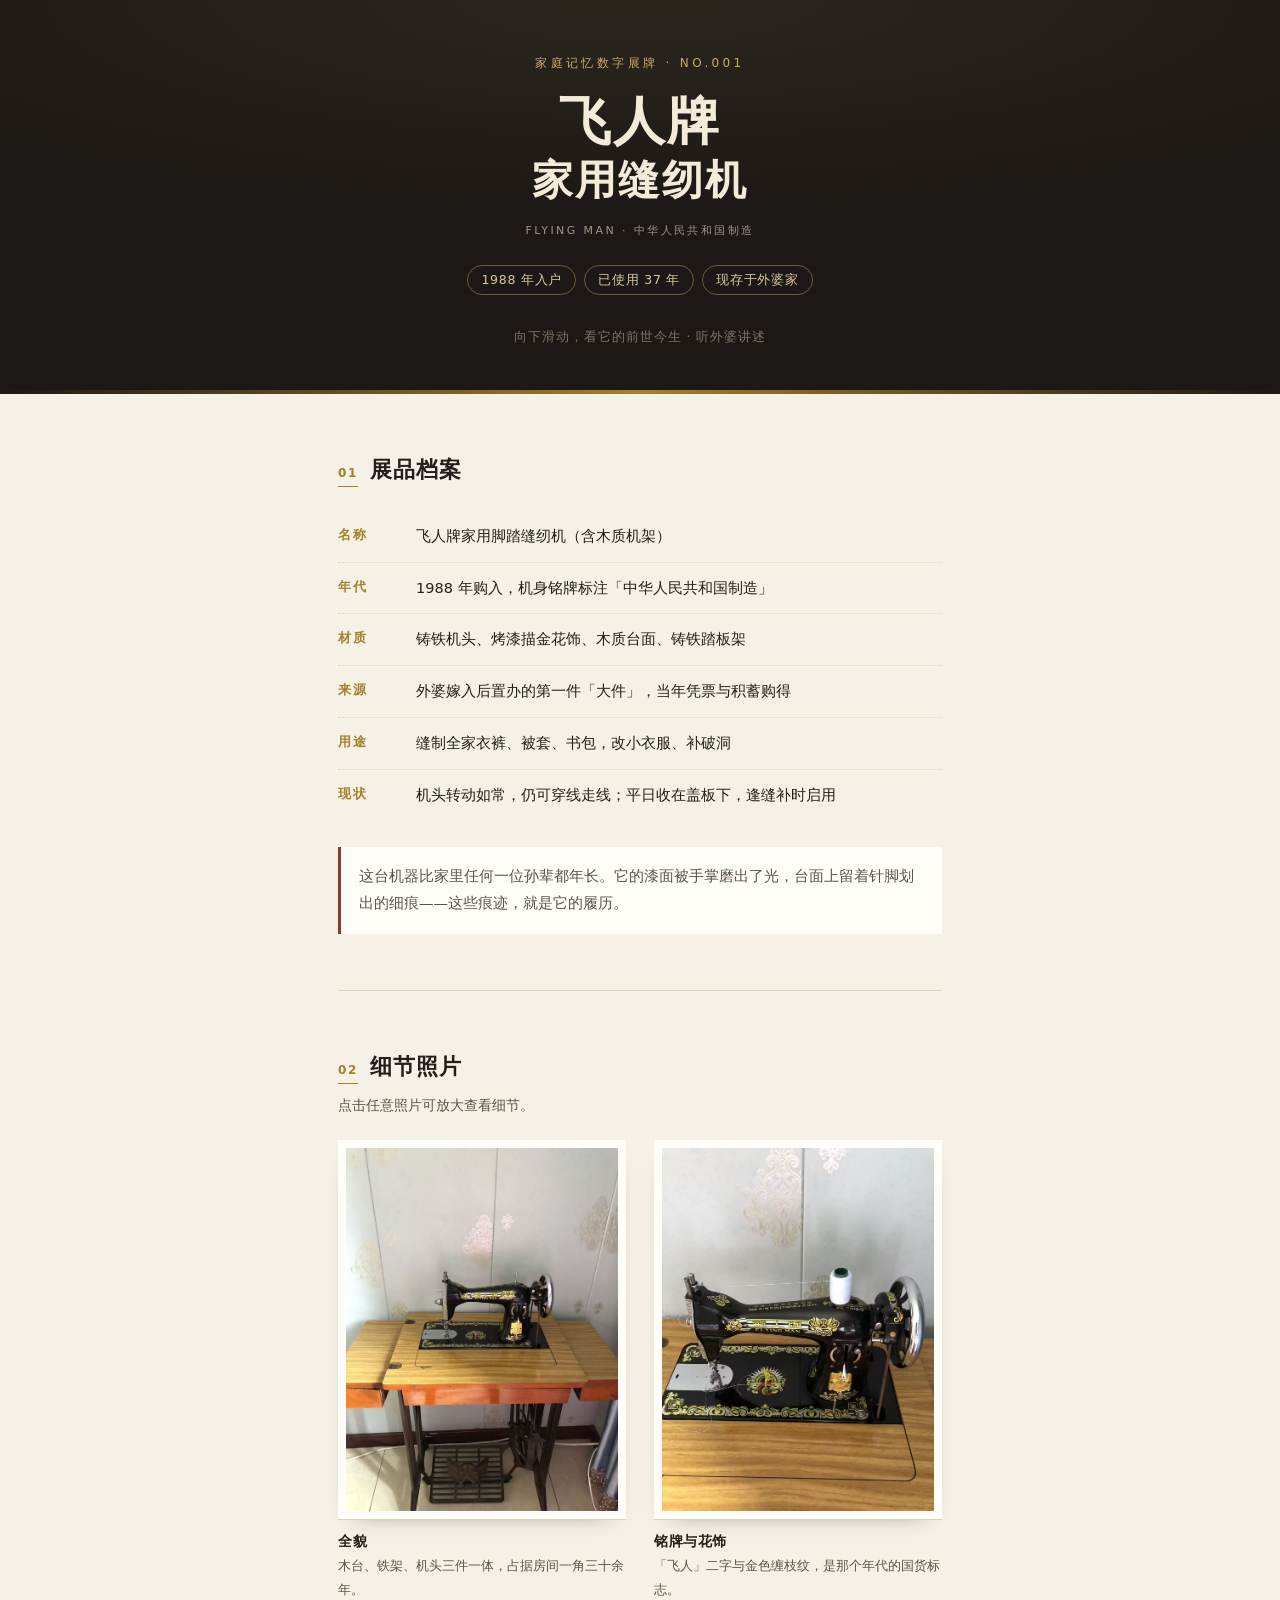
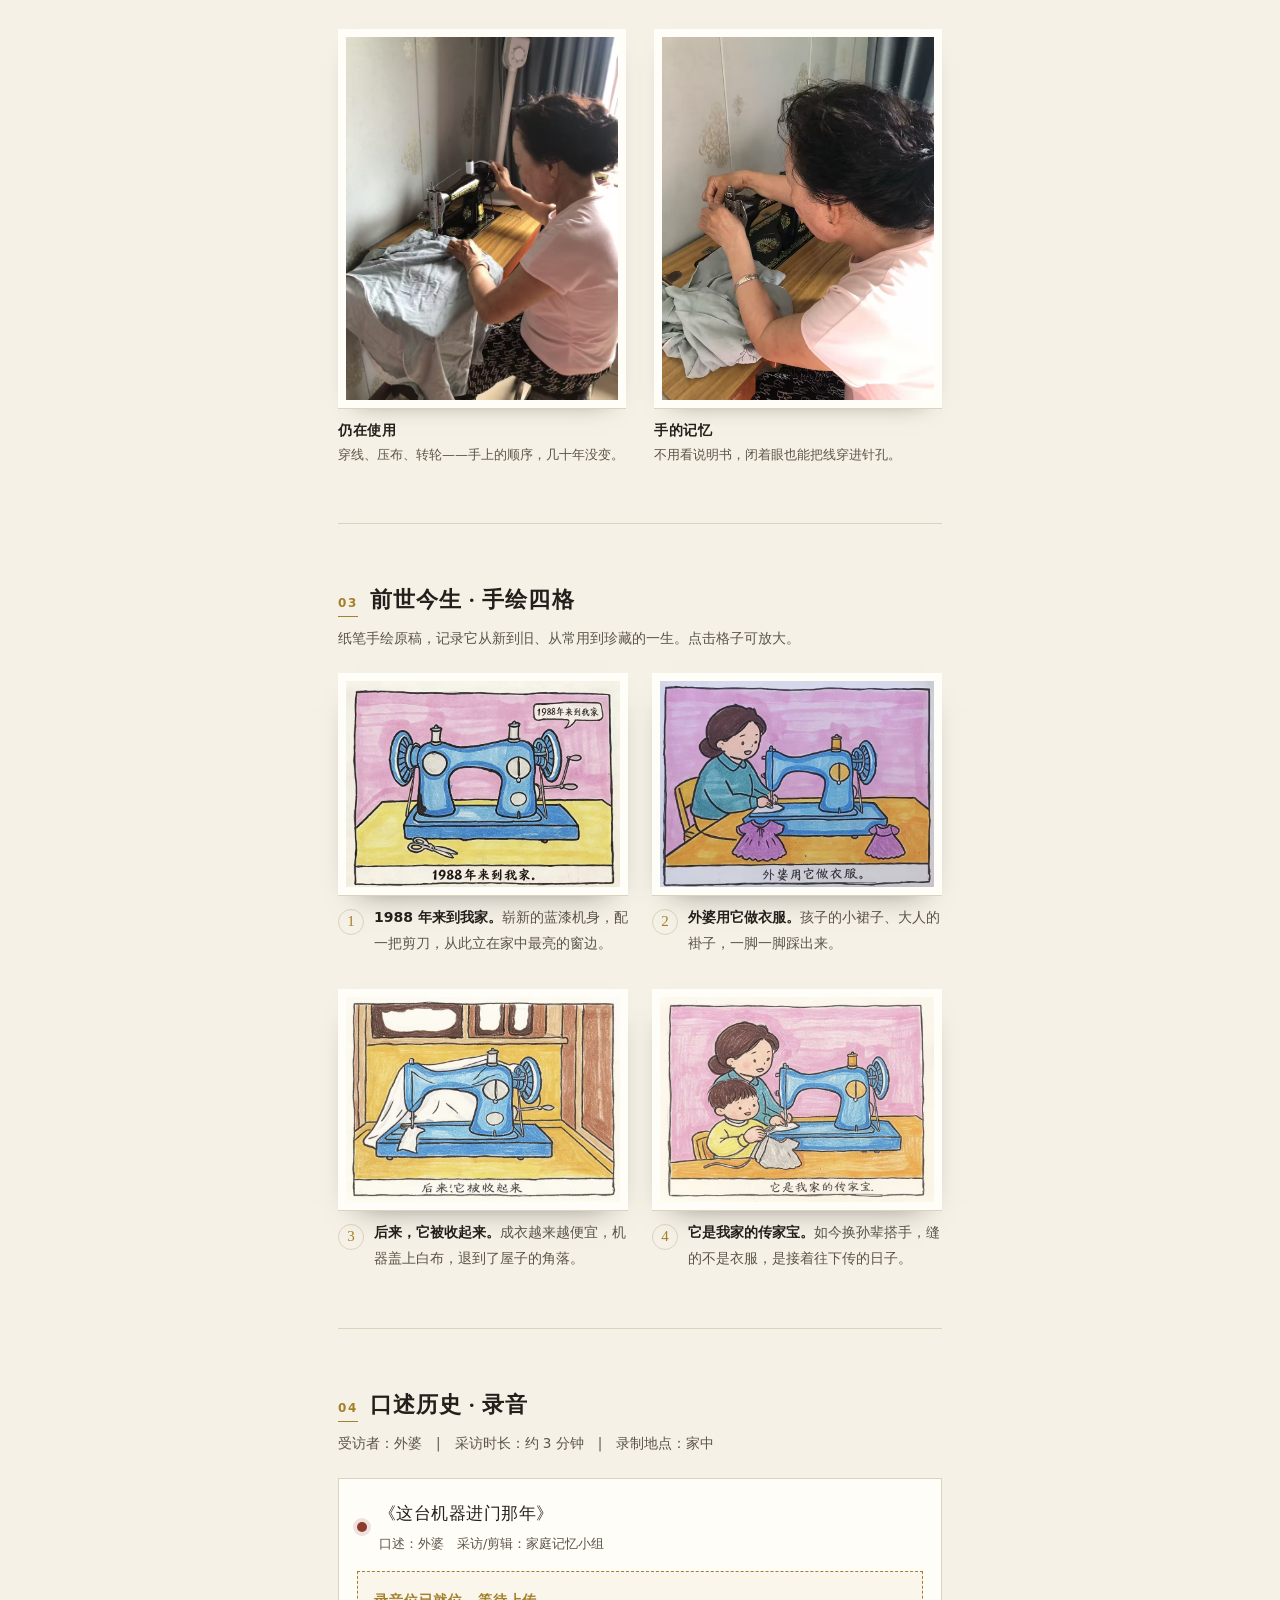
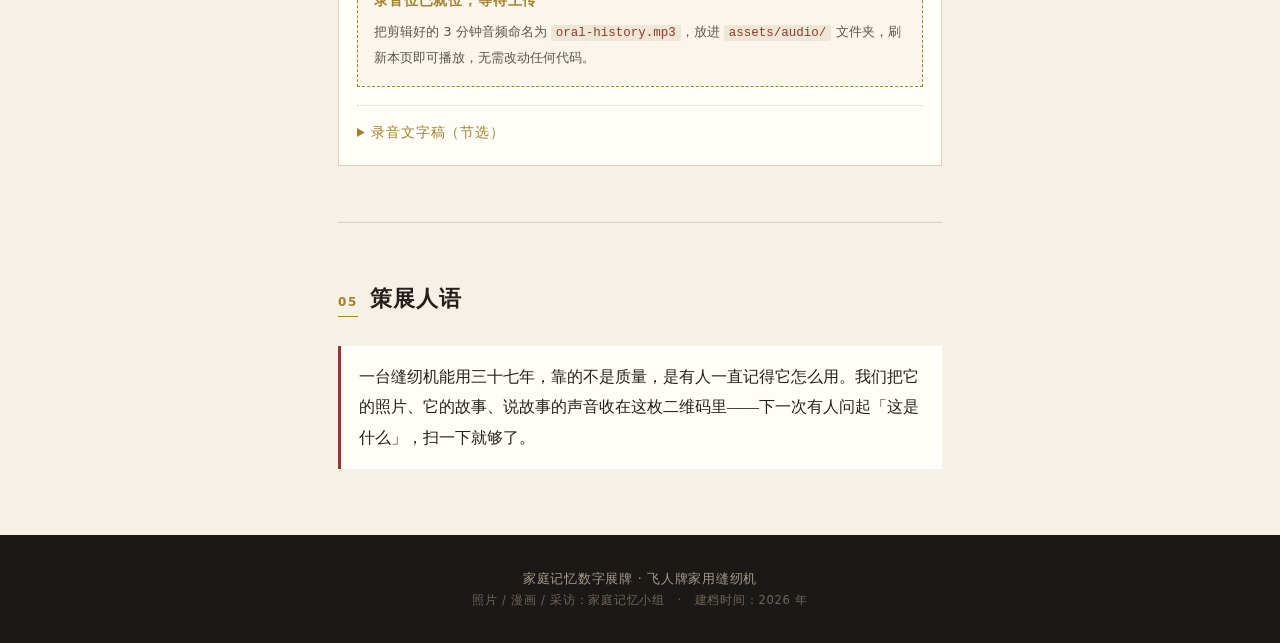
==== index.html @ a0e6e3a0 "Add files via upload" ====
<!DOCTYPE html>
<html lang="zh-CN">
<head>
<meta charset="UTF-8">
<meta name="viewport" content="width=device-width, initial-scale=1, viewport-fit=cover">
<title>飞人牌缝纫机 · 数字展牌</title>
<meta name="description" content="一台1988年来到我家的飞人牌缝纫机：细节照片、前世今生手绘漫画与外婆的口述历史。">
<meta name="theme-color" content="#1c1815">
<link rel="stylesheet" href="assets/css/style.css">
</head>
<body>

<header class="plate">
  <div class="plate-inner">
    <p class="plate-kicker">家庭记忆数字展牌 · No.001</p>
    <h1 class="plate-title">飞人牌<span>家用缝纫机</span></h1>
    <p class="plate-sub">FLYING MAN · 中华人民共和国制造</p>
    <ul class="plate-tags">
      <li>1988 年入户</li>
      <li>已使用 37 年</li>
      <li>现存于外婆家</li>
    </ul>
    <p class="plate-hint">向下滑动，看它的前世今生 · 听外婆讲述</p>
  </div>
</header>

<main>

  <!-- 展品信息 -->
  <section class="sec" id="info">
    <h2 class="sec-title"><span class="num">01</span>展品档案</h2>
    <dl class="specs">
      <div><dt>名称</dt><dd>飞人牌家用脚踏缝纫机（含木质机架）</dd></div>
      <div><dt>年代</dt><dd>1988 年购入，机身铭牌标注「中华人民共和国制造」</dd></div>
      <div><dt>材质</dt><dd>铸铁机头、烤漆描金花饰、木质台面、铸铁踏板架</dd></div>
      <div><dt>来源</dt><dd>外婆嫁入后置办的第一件「大件」，当年凭票与积蓄购得</dd></div>
      <div><dt>用途</dt><dd>缝制全家衣裤、被套、书包，改小衣服、补破洞</dd></div>
      <div><dt>现状</dt><dd>机头转动如常，仍可穿线走线；平日收在盖板下，逢缝补时启用</dd></div>
    </dl>
    <p class="note">这台机器比家里任何一位孙辈都年长。它的漆面被手掌磨出了光，台面上留着针脚划出的细痕——这些痕迹，就是它的履历。</p>
  </section>

  <!-- 细节照片 -->
  <section class="sec" id="photos">
    <h2 class="sec-title"><span class="num">02</span>细节照片</h2>
    <p class="sec-lead">点击任意照片可放大查看细节。</p>
    <div class="gallery">
      <figure class="shot">
        <button class="shot-btn" data-src="assets/img/machine-full.jpg" data-cap="全貌：机头、木质台面与铸铁踏板架，一体的老式家用缝纫机。">
          <img src="assets/img/machine-full.jpg" alt="缝纫机全貌，含木质台面与铸铁踏板架" loading="lazy">
        </button>
        <figcaption><b>全貌</b>木台、铁架、机头三件一体，占据房间一角三十余年。</figcaption>
      </figure>
      <figure class="shot">
        <button class="shot-btn" data-src="assets/img/machine-head.jpg" data-cap="铭牌特写：FLYING MAN 飞人牌，MADE IN THE PEOPLE'S REPUBLIC OF CHINA。">
          <img src="assets/img/machine-head.jpg" alt="机头特写，可见飞人牌 FLYING MAN 铭牌与描金花饰" loading="lazy">
        </button>
        <figcaption><b>铭牌与花饰</b>「飞人」二字与金色缠枝纹，是那个年代的国货标志。</figcaption>
      </figure>
      <figure class="shot">
        <button class="shot-btn" data-src="assets/img/grandma-sewing-1.jpg" data-cap="外婆坐在机前，右手转动手轮，左手压住布料。">
          <img src="assets/img/grandma-sewing-1.jpg" alt="外婆坐在缝纫机前操作" loading="lazy">
        </button>
        <figcaption><b>仍在使用</b>穿线、压布、转轮——手上的顺序，几十年没变。</figcaption>
      </figure>
      <figure class="shot">
        <button class="shot-btn" data-src="assets/img/grandma-sewing-2.jpg" data-cap="手部特写：外婆调整压脚与针位，指节与银镯一同入镜。">
          <img src="assets/img/grandma-sewing-2.jpg" alt="外婆的手在调整缝纫机压脚" loading="lazy">
        </button>
        <figcaption><b>手的记忆</b>不用看说明书，闭着眼也能把线穿进针孔。</figcaption>
      </figure>
    </div>
  </section>

  <!-- 漫画 -->
  <section class="sec" id="comic">
    <h2 class="sec-title"><span class="num">03</span>前世今生 · 手绘四格</h2>
    <p class="sec-lead">纸笔手绘原稿，记录它从新到旧、从常用到珍藏的一生。点击格子可放大。</p>
    <ol class="comic-strip">
      <li>
        <button class="comic-btn" data-src="assets/img/comic-1.jpg" data-cap="第一格：1988 年来到我家。">
          <img src="assets/img/comic-1.jpg" alt="漫画第一格：一台蓝漆缝纫机旁放着剪刀，文字写着 1988年来到我家" loading="lazy">
        </button>
        <p class="comic-cap"><span class="p-no">1</span><span><b>1988 年来到我家。</b>崭新的蓝漆机身，配一把剪刀，从此立在家中最亮的窗边。</span></p>
      </li>
      <li>
        <button class="comic-btn" data-src="assets/img/comic-2.jpg" data-cap="第二格：外婆用它做衣服。">
          <img src="assets/img/comic-2.jpg" alt="漫画第二格：外婆坐在缝纫机前缝制紫色小衣" loading="lazy">
        </button>
        <p class="comic-cap"><span class="p-no">2</span><span><b>外婆用它做衣服。</b>孩子的小裙子、大人的褂子，一脚一脚踩出来。</span></p>
      </li>
      <li>
        <button class="comic-btn" data-src="assets/img/comic-3.jpg" data-cap="第三格：后来，它被收起来。">
          <img src="assets/img/comic-3.jpg" alt="漫画第三格：缝纫机盖上白布，收在角落" loading="lazy">
        </button>
        <p class="comic-cap"><span class="p-no">3</span><span><b>后来，它被收起来。</b>成衣越来越便宜，机器盖上白布，退到了屋子的角落。</span></p>
      </li>
      <li>
        <button class="comic-btn" data-src="assets/img/comic-4.jpg" data-cap="第四格：它是我家的传家宝。">
          <img src="assets/img/comic-4.jpg" alt="漫画第四格：长辈与孩子一同看缝纫机，文字写着它是我家的传家宝" loading="lazy">
        </button>
        <p class="comic-cap"><span class="p-no">4</span><span><b>它是我家的传家宝。</b>如今换孙辈搭手，缝的不是衣服，是接着往下传的日子。</span></p>
      </li>
    </ol>
  </section>

  <!-- 口述历史录音 -->
  <section class="sec" id="oral">
    <h2 class="sec-title"><span class="num">04</span>口述历史 · 录音</h2>
    <p class="sec-lead">受访者：外婆　|　采访时长：约 3 分钟　|　录制地点：家中</p>

    <div class="player" id="player">
      <div class="player-top">
        <span class="rec-dot" aria-hidden="true"></span>
        <div>
          <p class="player-title">《这台机器进门那年》</p>
          <p class="player-meta">口述：外婆　采访/剪辑：家庭记忆小组</p>
        </div>
      </div>

      <audio id="oralAudio" controls preload="metadata">
        <source src="assets/audio/oral-history.mp3" type="audio/mpeg">
        <source src="assets/audio/oral-history.m4a" type="audio/mp4">
        您的浏览器不支持音频播放，请<a href="assets/audio/oral-history.mp3">下载录音</a>。
      </audio>

      <!-- 录音未上传时显示 -->
      <div class="audio-missing" id="audioMissing" hidden>
        <p class="am-title">录音位已就位，等待上传</p>
        <p class="am-desc">把剪辑好的 3 分钟音频命名为 <code>oral-history.mp3</code>，放进 <code>assets/audio/</code> 文件夹，刷新本页即可播放，无需改动任何代码。</p>
      </div>

      <details class="transcript">
        <summary>录音文字稿（节选）</summary>
        <div class="tr-body">
          <p><b>问：</b>这台缝纫机是哪一年买的？</p>
          <p><b>答：</b>（待填写：录音整理后贴入此处）</p>
          <p><b>问：</b>当时为什么要买它？</p>
          <p><b>答：</b>（待填写）</p>
          <p><b>问：</b>用它做过印象最深的一件衣服是什么？</p>
          <p><b>答：</b>（待填写）</p>
          <p><b>问：</b>后来为什么不常用了？</p>
          <p><b>答：</b>（待填写）</p>
          <p><b>问：</b>想对后人说一句什么话？</p>
          <p><b>答：</b>（待填写）</p>
        </div>
      </details>
    </div>
  </section>

  <!-- 结语 -->
  <section class="sec" id="end">
    <h2 class="sec-title"><span class="num">05</span>策展人语</h2>
    <p class="note big">一台缝纫机能用三十七年，靠的不是质量，是有人一直记得它怎么用。我们把它的照片、它的故事、说故事的声音收在这枚二维码里——下一次有人问起「这是什么」，扫一下就够了。</p>
  </section>

</main>

<footer class="foot">
  <p>家庭记忆数字展牌 · 飞人牌家用缝纫机</p>
  <p class="foot-dim">照片 / 漫画 / 采访：家庭记忆小组　·　建档时间：2026 年</p>
</footer>

<!-- 图片放大层 -->
<div class="lightbox" id="lightbox" hidden>
  <button class="lb-close" id="lbClose" aria-label="关闭">✕</button>
  <img id="lbImg" src="" alt="">
  <p class="lb-cap" id="lbCap"></p>
</div>

<script src="assets/js/main.js"></script>
</body>
</html>
---- assets/css/style.css ----
:root{
  --paper:#f6f1e6;
  --paper-2:#fffdf8;
  --ink:#241f1b;
  --ink-2:#5c5348;
  --gold:#a4802a;
  --red:#8c3b2e;
  --line:#ddd2bd;
  --dark:#1c1815;
  --serif:"Songti SC","Source Han Serif SC","Noto Serif SC",Georgia,"STSong",serif;
  --sans:-apple-system,"PingFang SC","Microsoft YaHei",system-ui,sans-serif;
}

*{box-sizing:border-box}
html{-webkit-text-size-adjust:100%}
body{
  margin:0;
  background:var(--paper);
  color:var(--ink);
  font-family:var(--sans);
  font-size:16px;
  line-height:1.85;
  -webkit-font-smoothing:antialiased;
}
img{display:block;max-width:100%}

/* ---------- 顶部展牌 ---------- */
.plate{
  background:
    radial-gradient(120% 90% at 50% 0%,#2d261f 0%,var(--dark) 60%),
    var(--dark);
  color:#f3ead8;
  padding:calc(52px + env(safe-area-inset-top)) 22px 46px;
  text-align:center;
  position:relative;
  overflow:hidden;
}
.plate::after{
  content:"";
  position:absolute;left:0;right:0;bottom:0;height:4px;
  background:linear-gradient(90deg,transparent,var(--gold),transparent);
}
.plate-inner{max-width:640px;margin:0 auto;position:relative;z-index:1}
.plate-kicker{
  margin:0 0 18px;font-size:12px;letter-spacing:.28em;
  color:#c9ab63;text-transform:uppercase;
}
.plate-title{
  font-family:var(--serif);
  margin:0;font-size:clamp(34px,10vw,52px);
  line-height:1.15;font-weight:600;letter-spacing:.04em;
}
.plate-title span{display:block;font-size:.78em;margin-top:6px}
.plate-sub{
  margin:16px 0 0;font-size:11px;letter-spacing:.22em;color:#a09484;
}
.plate-tags{
  list-style:none;display:flex;flex-wrap:wrap;justify-content:center;
  gap:8px;padding:0;margin:24px 0 0;
}
.plate-tags li{
  font-size:12.5px;letter-spacing:.06em;
  border:1px solid rgba(201,171,99,.45);
  color:#d8c7a2;border-radius:999px;padding:4px 13px;line-height:1.6;
}
.plate-hint{
  margin:30px 0 0;font-size:12.5px;color:#7d7367;letter-spacing:.08em;
}

/* ---------- 区块 ---------- */
main{max-width:660px;margin:0 auto;padding:0 20px}
.sec{padding:44px 0;border-bottom:1px solid var(--line)}
.sec:last-child{border-bottom:0}
.sec-title{
  font-family:var(--serif);
  font-size:22px;font-weight:600;letter-spacing:.05em;
  margin:0 0 6px;display:flex;align-items:baseline;gap:12px;
}
.sec-title .num{
  font-family:var(--sans);font-size:12px;font-weight:700;
  letter-spacing:.14em;color:var(--gold);
  border-bottom:1px solid var(--gold);padding-bottom:2px;
}
.sec-lead{margin:4px 0 22px;font-size:13.5px;color:var(--ink-2)}

/* ---------- 档案表 ---------- */
.specs{margin:20px 0 0;padding:0}
.specs>div{
  display:grid;grid-template-columns:64px 1fr;gap:14px;
  padding:12px 0;border-top:1px dotted var(--line);
}
.specs>div:first-child{border-top:0}
.specs dt{
  margin:0;font-size:13px;color:var(--gold);
  letter-spacing:.14em;font-weight:600;
}
.specs dd{margin:0;font-size:14.5px;color:var(--ink)}

.note{
  margin:26px 0 0;padding:16px 18px;
  background:var(--paper-2);border-left:3px solid var(--red);
  font-size:14.5px;color:var(--ink-2);line-height:1.9;
}
.note.big{font-family:var(--serif);font-size:16px;color:var(--ink)}

/* ---------- 照片 ---------- */
.gallery{display:grid;gap:26px}
.shot{margin:0}
.shot-btn{
  display:block;width:100%;padding:8px;border:0;cursor:zoom-in;
  background:var(--paper-2);
  box-shadow:0 1px 0 var(--line),0 10px 24px -18px rgba(0,0,0,.5);
}
.shot-btn img{width:100%;height:auto}
.shot figcaption{
  margin-top:10px;font-size:13px;color:var(--ink-2);line-height:1.8;
}
.shot figcaption b{
  display:block;color:var(--ink);font-size:13.5px;
  letter-spacing:.04em;margin-bottom:1px;
}

/* ---------- 漫画 ---------- */
.comic-strip{
  list-style:none;margin:0;padding:0;
  display:grid;gap:28px;
}
.comic-strip li{margin:0}
.comic-btn{
  display:block;width:100%;padding:8px;border:0;cursor:zoom-in;
  background:var(--paper-2);position:relative;
  box-shadow:0 1px 0 var(--line),0 14px 30px -20px rgba(0,0,0,.55);
}
.comic-btn img{width:100%;height:auto}
.comic-cap{
  margin:10px 0 0;font-size:14px;color:var(--ink-2);line-height:1.85;
  display:grid;grid-template-columns:26px 1fr;gap:10px;align-items:start;
}
.comic-cap b{color:var(--ink);font-weight:600}
.p-no{
  font-family:var(--serif);font-size:15px;color:var(--gold);
  border:1px solid var(--line);border-radius:50%;
  width:26px;height:26px;display:grid;place-items:center;
  line-height:1;margin-top:4px;
}

/* ---------- 音频 ---------- */
.player{
  background:var(--paper-2);border:1px solid var(--line);
  padding:20px 18px;
}
.player-top{display:flex;align-items:center;gap:12px;margin-bottom:16px}
.rec-dot{
  width:10px;height:10px;border-radius:50%;background:var(--red);
  flex:none;box-shadow:0 0 0 4px rgba(140,59,46,.14);
  animation:pulse 2.2s ease-in-out infinite;
}
@keyframes pulse{50%{box-shadow:0 0 0 8px rgba(140,59,46,.05)}}
.player-title{
  margin:0;font-family:var(--serif);font-size:16.5px;letter-spacing:.03em;
}
.player-meta{margin:2px 0 0;font-size:12.5px;color:var(--ink-2)}
#oralAudio{width:100%;height:40px}

.audio-missing{
  border:1px dashed var(--gold);background:rgba(164,128,42,.06);
  padding:16px;margin-top:4px;
}
.am-title{
  margin:0 0 6px;font-size:14px;font-weight:600;color:var(--gold);
  letter-spacing:.06em;
}
.am-desc{margin:0;font-size:13px;color:var(--ink-2);line-height:1.9}
.am-desc code{
  font-family:ui-monospace,SFMono-Regular,Menlo,monospace;font-size:12.5px;
  background:#efe7d6;padding:1px 5px;border-radius:2px;color:var(--red);
}

.transcript{margin-top:18px;border-top:1px dotted var(--line);padding-top:14px}
.transcript summary{
  cursor:pointer;font-size:13.5px;color:var(--gold);letter-spacing:.06em;
}
.tr-body{margin-top:12px;font-size:13.5px;color:var(--ink-2)}
.tr-body p{margin:0 0 8px}
.tr-body b{color:var(--ink)}

/* ---------- 页脚 ---------- */
.foot{
  margin-top:10px;background:var(--dark);color:#a49a8c;
  text-align:center;padding:32px 20px calc(32px + env(safe-area-inset-bottom));
  font-size:12.5px;letter-spacing:.06em;
}
.foot p{margin:0}
.foot-dim{margin-top:6px;color:#6f665b;font-size:11.5px}

/* ---------- 放大层 ---------- */
.lightbox{
  position:fixed;inset:0;z-index:50;
  background:rgba(16,13,11,.94);
  display:flex;flex-direction:column;align-items:center;justify-content:center;
  padding:24px 14px;gap:14px;
}
.lightbox[hidden]{display:none}
.lightbox img{
  max-width:100%;max-height:78vh;object-fit:contain;
  box-shadow:0 20px 60px -20px rgba(0,0,0,.8);
}
.lb-cap{
  margin:0;color:#cdbfa6;font-size:12.5px;text-align:center;
  max-width:520px;line-height:1.8;
}
.lb-close{
  position:absolute;top:calc(14px + env(safe-area-inset-top));right:14px;
  width:40px;height:40px;border:0;border-radius:50%;
  background:rgba(255,255,255,.12);color:#f2e8d6;font-size:16px;cursor:pointer;
}

/* ---------- 入场动画 ---------- */
.sec{opacity:0;transform:translateY(14px);transition:opacity .7s,transform .7s}
.sec.in{opacity:1;transform:none}
@media (prefers-reduced-motion:reduce){
  .sec{opacity:1;transform:none;transition:none}
  .rec-dot{animation:none}
}

/* ---------- 宽屏 ---------- */
@media (min-width:720px){
  .gallery{grid-template-columns:1fr 1fr;gap:28px}
  .comic-strip{grid-template-columns:1fr 1fr;gap:32px 24px}
  .sec{padding:56px 0}
  main{padding:0 28px}
}
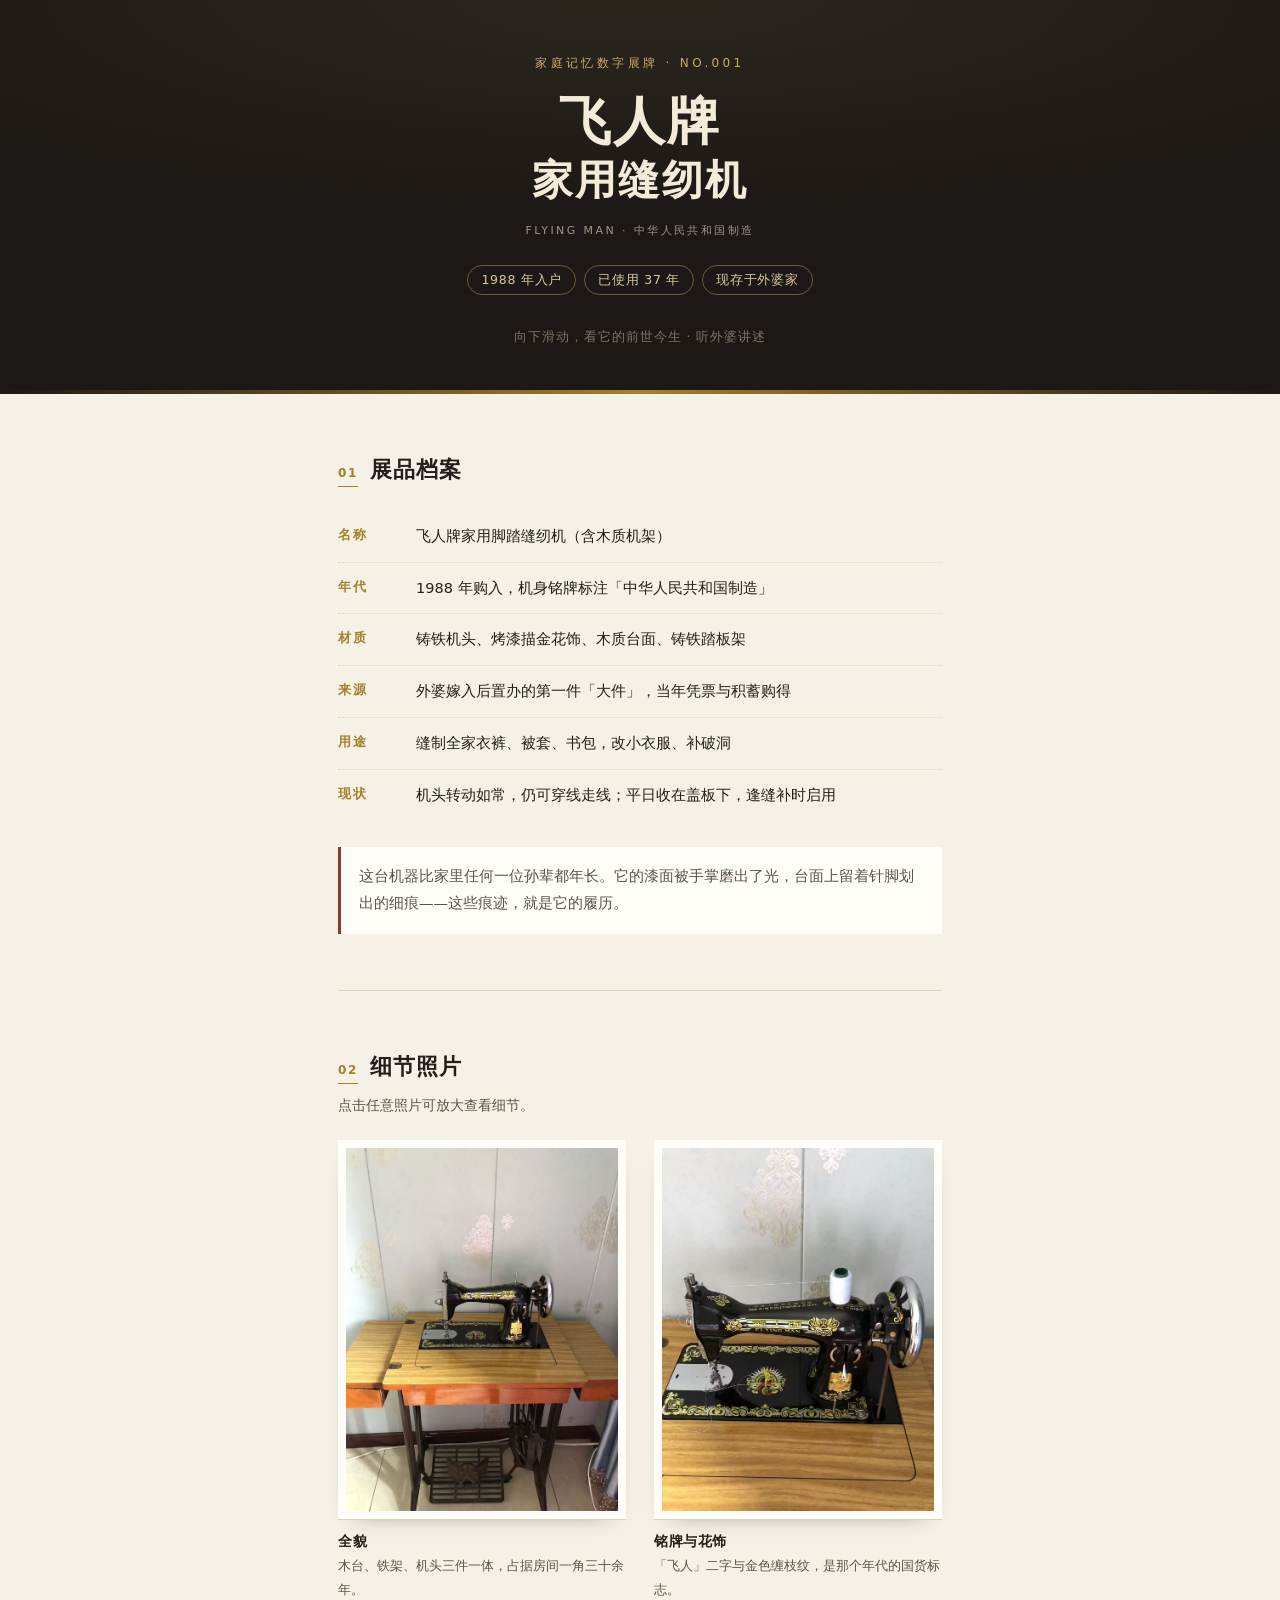
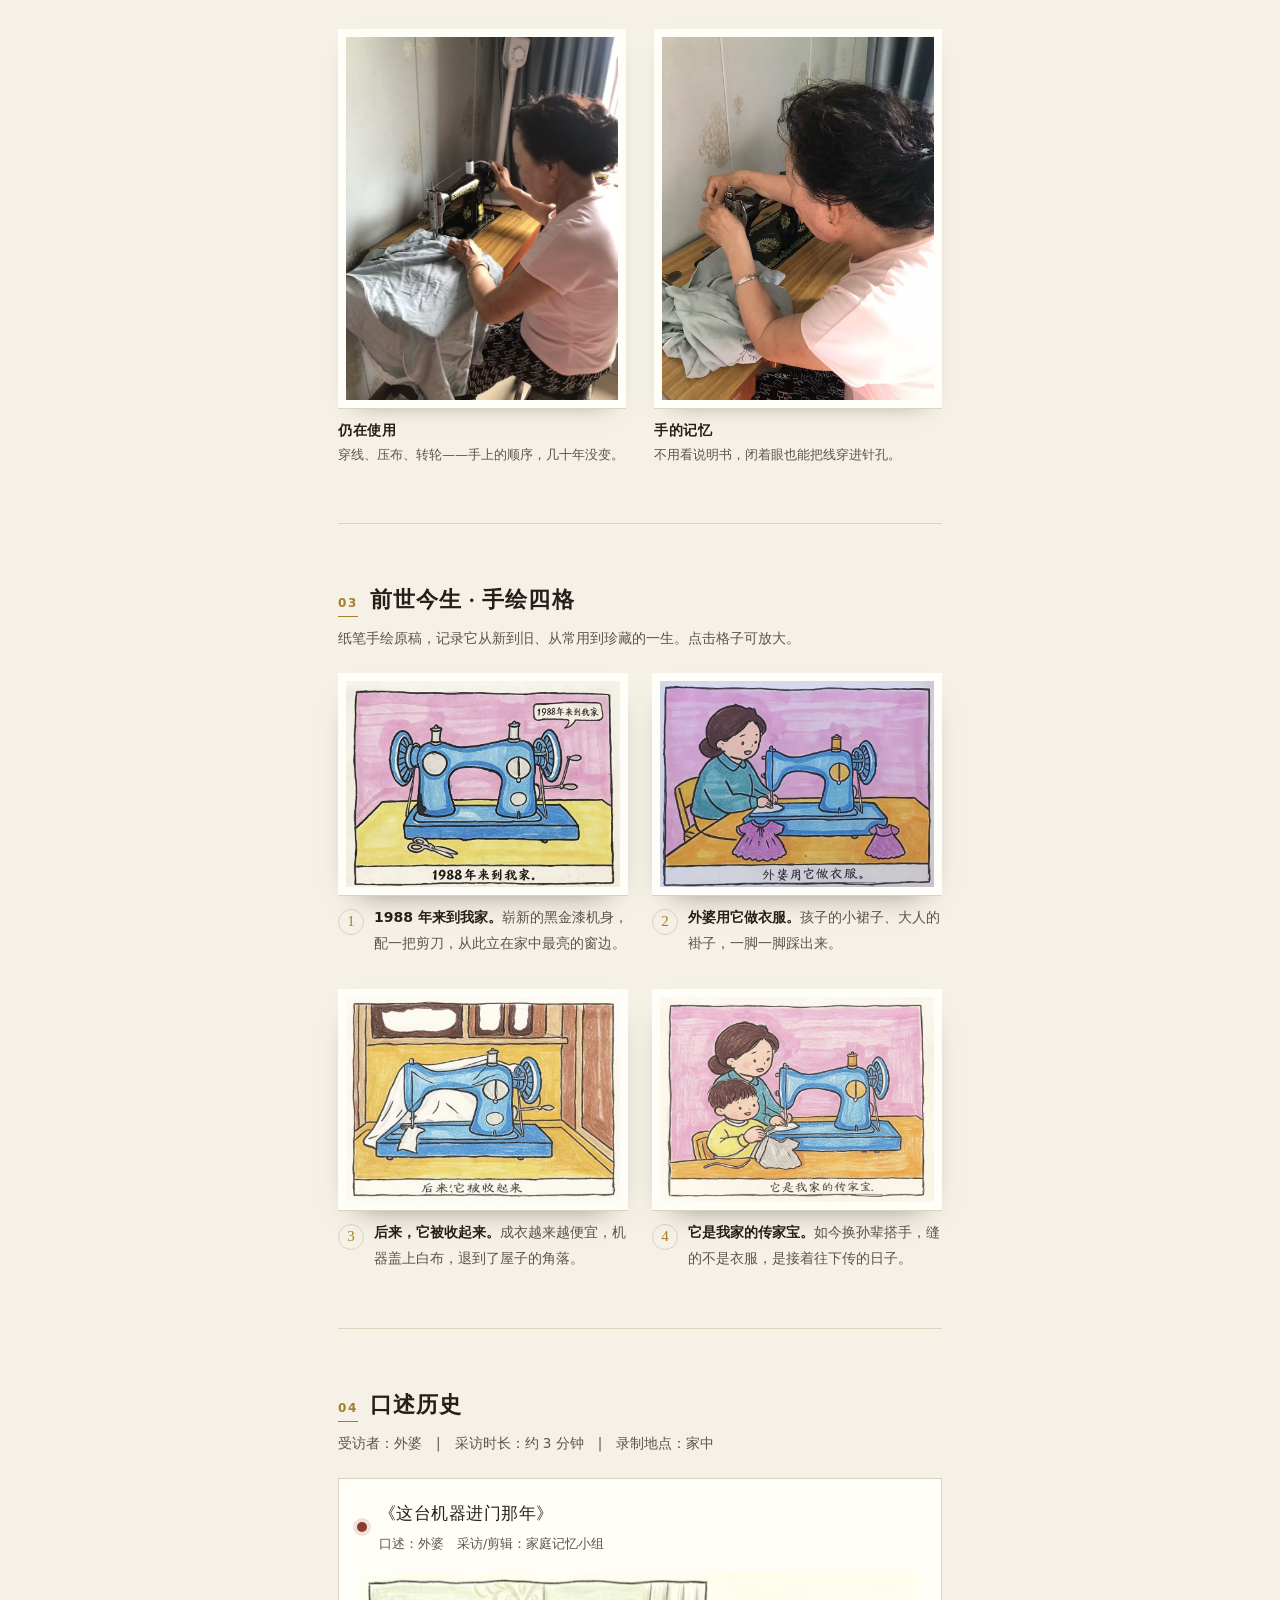
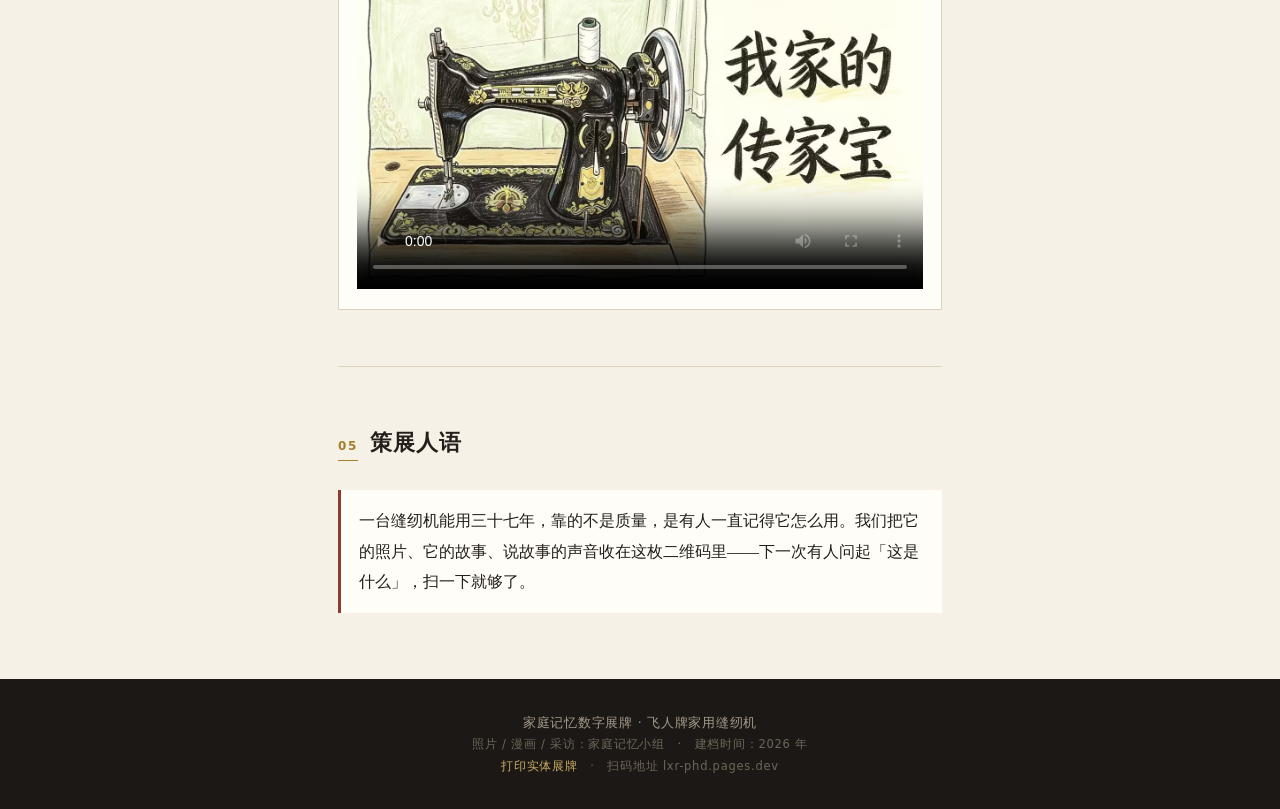
==== commit bb6dd4c0: "Add files via upload" ====
--- a/index.html
+++ b/index.html
@@ -6,6 +6,25 @@
 <title>飞人牌缝纫机 · 数字展牌</title>
 <meta name="description" content="一台1988年来到我家的飞人牌缝纫机：细节照片、前世今生手绘漫画与外婆的口述历史。">
 <meta name="theme-color" content="#1c1815">
+<link rel="canonical" href="https://lxr-phd.pages.dev/">
+<meta property="og:type" content="website">
+<meta property="og:locale" content="zh_CN">
+<meta property="og:site_name" content="家庭记忆数字展牌">
+<meta property="og:url" content="https://lxr-phd.pages.dev/">
+<meta property="og:title" content="飞人牌缝纫机 · 数字展牌">
+<meta property="og:description" content="1988 年来到我家的飞人牌缝纫机。看细节照片、前世今生手绘四格，听外婆讲述。">
+<meta property="og:image" content="https://lxr-phd.pages.dev/assets/img/video-poster.jpg">
+<meta property="og:image:type" content="image/jpeg">
+<meta property="og:image:width" content="1280">
+<meta property="og:image:height" content="719">
+<meta property="og:image:alt" content="我家的传家宝：飞人牌缝纫机">
+<meta name="twitter:card" content="summary_large_image">
+<meta name="twitter:title" content="飞人牌缝纫机 · 数字展牌">
+<meta name="twitter:description" content="1988 年来到我家的飞人牌缝纫机。看细节照片、前世今生手绘四格，听外婆讲述。">
+<meta name="twitter:image" content="https://lxr-phd.pages.dev/assets/img/video-poster.jpg">
+<meta itemprop="name" content="飞人牌缝纫机 · 数字展牌">
+<meta itemprop="description" content="1988 年来到我家的飞人牌缝纫机。看细节照片、前世今生手绘四格，听外婆讲述。">
+<meta itemprop="image" content="https://lxr-phd.pages.dev/assets/img/video-poster.jpg">
 <link rel="stylesheet" href="assets/css/style.css">
 </head>
 <body>
@@ -47,25 +66,25 @@
     <div class="gallery">
       <figure class="shot">
         <button class="shot-btn" data-src="assets/img/machine-full.jpg" data-cap="全貌：机头、木质台面与铸铁踏板架，一体的老式家用缝纫机。">
-          <img src="assets/img/machine-full.jpg" alt="缝纫机全貌，含木质台面与铸铁踏板架" loading="lazy">
+          <img src="assets/img/machine-full.jpg" alt="缝纫机全貌，含木质台面与铸铁踏板架" width="1280" height="1707" loading="lazy">
         </button>
         <figcaption><b>全貌</b>木台、铁架、机头三件一体，占据房间一角三十余年。</figcaption>
       </figure>
       <figure class="shot">
         <button class="shot-btn" data-src="assets/img/machine-head.jpg" data-cap="铭牌特写：FLYING MAN 飞人牌，MADE IN THE PEOPLE'S REPUBLIC OF CHINA。">
-          <img src="assets/img/machine-head.jpg" alt="机头特写，可见飞人牌 FLYING MAN 铭牌与描金花饰" loading="lazy">
+          <img src="assets/img/machine-head.jpg" alt="机头特写，可见飞人牌 FLYING MAN 铭牌与描金花饰" width="1280" height="1707" loading="lazy">
         </button>
         <figcaption><b>铭牌与花饰</b>「飞人」二字与金色缠枝纹，是那个年代的国货标志。</figcaption>
       </figure>
       <figure class="shot">
         <button class="shot-btn" data-src="assets/img/grandma-sewing-1.jpg" data-cap="外婆坐在机前，右手转动手轮，左手压住布料。">
-          <img src="assets/img/grandma-sewing-1.jpg" alt="外婆坐在缝纫机前操作" loading="lazy">
+          <img src="assets/img/grandma-sewing-1.jpg" alt="外婆坐在缝纫机前操作" width="1280" height="1707" loading="lazy">
         </button>
         <figcaption><b>仍在使用</b>穿线、压布、转轮——手上的顺序，几十年没变。</figcaption>
       </figure>
       <figure class="shot">
         <button class="shot-btn" data-src="assets/img/grandma-sewing-2.jpg" data-cap="手部特写：外婆调整压脚与针位，指节与银镯一同入镜。">
-          <img src="assets/img/grandma-sewing-2.jpg" alt="外婆的手在调整缝纫机压脚" loading="lazy">
+          <img src="assets/img/grandma-sewing-2.jpg" alt="外婆的手在调整缝纫机压脚" width="960" height="1280" loading="lazy">
         </button>
         <figcaption><b>手的记忆</b>不用看说明书，闭着眼也能把线穿进针孔。</figcaption>
       </figure>
@@ -79,34 +98,34 @@
     <ol class="comic-strip">
       <li>
         <button class="comic-btn" data-src="assets/img/comic-1.jpg" data-cap="第一格：1988 年来到我家。">
-          <img src="assets/img/comic-1.jpg" alt="漫画第一格：一台蓝漆缝纫机旁放着剪刀，文字写着 1988年来到我家" loading="lazy">
+          <img src="assets/img/comic-1.jpg" alt="漫画第一格：一台蓝漆缝纫机旁放着剪刀，文字写着 1988年来到我家" width="1707" height="1280" loading="lazy">
         </button>
-        <p class="comic-cap"><span class="p-no">1</span><span><b>1988 年来到我家。</b>崭新的蓝漆机身，配一把剪刀，从此立在家中最亮的窗边。</span></p>
+        <p class="comic-cap"><span class="p-no">1</span><span><b>1988 年来到我家。</b>崭新的黑金漆机身，配一把剪刀，从此立在家中最亮的窗边。</span></p>
       </li>
       <li>
         <button class="comic-btn" data-src="assets/img/comic-2.jpg" data-cap="第二格：外婆用它做衣服。">
-          <img src="assets/img/comic-2.jpg" alt="漫画第二格：外婆坐在缝纫机前缝制紫色小衣" loading="lazy">
+          <img src="assets/img/comic-2.jpg" alt="漫画第二格：外婆坐在缝纫机前缝制紫色小衣" width="1707" height="1280" loading="lazy">
         </button>
         <p class="comic-cap"><span class="p-no">2</span><span><b>外婆用它做衣服。</b>孩子的小裙子、大人的褂子，一脚一脚踩出来。</span></p>
       </li>
       <li>
         <button class="comic-btn" data-src="assets/img/comic-3.jpg" data-cap="第三格：后来，它被收起来。">
-          <img src="assets/img/comic-3.jpg" alt="漫画第三格：缝纫机盖上白布，收在角落" loading="lazy">
+          <img src="assets/img/comic-3.jpg" alt="漫画第三格：缝纫机盖上白布，收在角落" width="1707" height="1280" loading="lazy">
         </button>
         <p class="comic-cap"><span class="p-no">3</span><span><b>后来，它被收起来。</b>成衣越来越便宜，机器盖上白布，退到了屋子的角落。</span></p>
       </li>
       <li>
         <button class="comic-btn" data-src="assets/img/comic-4.jpg" data-cap="第四格：它是我家的传家宝。">
-          <img src="assets/img/comic-4.jpg" alt="漫画第四格：长辈与孩子一同看缝纫机，文字写着它是我家的传家宝" loading="lazy">
+          <img src="assets/img/comic-4.jpg" alt="漫画第四格：长辈与孩子一同看缝纫机，文字写着它是我家的传家宝" width="1707" height="1280" loading="lazy">
         </button>
         <p class="comic-cap"><span class="p-no">4</span><span><b>它是我家的传家宝。</b>如今换孙辈搭手，缝的不是衣服，是接着往下传的日子。</span></p>
       </li>
     </ol>
   </section>
 
-  <!-- 口述历史录音 -->
+  <!-- 口述历史 -->
   <section class="sec" id="oral">
-    <h2 class="sec-title"><span class="num">04</span>口述历史 · 录音</h2>
+    <h2 class="sec-title"><span class="num">04</span>口述历史</h2>
     <p class="sec-lead">受访者：外婆　|　采访时长：约 3 分钟　|　录制地点：家中</p>
 
     <div class="player" id="player">
@@ -118,33 +137,12 @@
         </div>
       </div>
 
-      <audio id="oralAudio" controls preload="metadata">
-        <source src="assets/audio/oral-history.mp3" type="audio/mpeg">
-        <source src="assets/audio/oral-history.m4a" type="audio/mp4">
-        您的浏览器不支持音频播放，请<a href="assets/audio/oral-history.mp3">下载录音</a>。
-      </audio>
-
-      <!-- 录音未上传时显示 -->
-      <div class="audio-missing" id="audioMissing" hidden>
-        <p class="am-title">录音位已就位，等待上传</p>
-        <p class="am-desc">把剪辑好的 3 分钟音频命名为 <code>oral-history.mp3</code>，放进 <code>assets/audio/</code> 文件夹，刷新本页即可播放，无需改动任何代码。</p>
+      <div class="video-wrap">
+        <video id="oralVideo" controls playsinline preload="metadata" poster="assets/img/video-poster.jpg">
+          <source src="assets/video/oral-history.mp4" type="video/mp4">
+          若无法播放，请<a href="assets/video/oral-history.mp4">下载这段讲述</a>。
+        </video>
       </div>
-
-      <details class="transcript">
-        <summary>录音文字稿（节选）</summary>
-        <div class="tr-body">
-          <p><b>问：</b>这台缝纫机是哪一年买的？</p>
-          <p><b>答：</b>（待填写：录音整理后贴入此处）</p>
-          <p><b>问：</b>当时为什么要买它？</p>
-          <p><b>答：</b>（待填写）</p>
-          <p><b>问：</b>用它做过印象最深的一件衣服是什么？</p>
-          <p><b>答：</b>（待填写）</p>
-          <p><b>问：</b>后来为什么不常用了？</p>
-          <p><b>答：</b>（待填写）</p>
-          <p><b>问：</b>想对后人说一句什么话？</p>
-          <p><b>答：</b>（待填写）</p>
-        </div>
-      </details>
     </div>
   </section>
 
@@ -159,6 +157,7 @@
 <footer class="foot">
   <p>家庭记忆数字展牌 · 飞人牌家用缝纫机</p>
   <p class="foot-dim">照片 / 漫画 / 采访：家庭记忆小组　·　建档时间：2026 年</p>
+  <p class="foot-dim"><a href="print.html">打印实体展牌</a>　·　扫码地址 lxr-phd.pages.dev</p>
 </footer>
 
 <!-- 图片放大层 -->
--- a/assets/css/style.css
+++ b/assets/css/style.css
@@ -22,7 +22,7 @@
   line-height:1.85;
   -webkit-font-smoothing:antialiased;
 }
-img{display:block;max-width:100%}
+img{display:block;max-width:100%;height:auto}
 
 /* ---------- 顶部展牌 ---------- */
 .plate{
@@ -160,29 +160,15 @@
   margin:0;font-family:var(--serif);font-size:16.5px;letter-spacing:.03em;
 }
 .player-meta{margin:2px 0 0;font-size:12.5px;color:var(--ink-2)}
-#oralAudio{width:100%;height:40px}
-
-.audio-missing{
-  border:1px dashed var(--gold);background:rgba(164,128,42,.06);
-  padding:16px;margin-top:4px;
-}
-.am-title{
-  margin:0 0 6px;font-size:14px;font-weight:600;color:var(--gold);
-  letter-spacing:.06em;
-}
-.am-desc{margin:0;font-size:13px;color:var(--ink-2);line-height:1.9}
-.am-desc code{
-  font-family:ui-monospace,SFMono-Regular,Menlo,monospace;font-size:12.5px;
-  background:#efe7d6;padding:1px 5px;border-radius:2px;color:var(--red);
-}
-
-.transcript{margin-top:18px;border-top:1px dotted var(--line);padding-top:14px}
-.transcript summary{
-  cursor:pointer;font-size:13.5px;color:var(--gold);letter-spacing:.06em;
-}
-.tr-body{margin-top:12px;font-size:13.5px;color:var(--ink-2)}
-.tr-body p{margin:0 0 8px}
-.tr-body b{color:var(--ink)}
+.video-wrap{
+  position:relative;width:100%;aspect-ratio:16/9;
+  background:#111;overflow:hidden;
+}
+.video-wrap video{
+  position:absolute;inset:0;
+  display:block;width:100%;height:100%;
+  object-fit:contain;background:#111;
+}
 
 /* ---------- 页脚 ---------- */
 .foot{
@@ -191,6 +177,8 @@
   font-size:12.5px;letter-spacing:.06em;
 }
 .foot p{margin:0}
+.foot a{color:#c9ab63;text-decoration:none}
+.foot a:hover{text-decoration:underline}
 .foot-dim{margin-top:6px;color:#6f665b;font-size:11.5px}
 
 /* ---------- 放大层 ---------- */
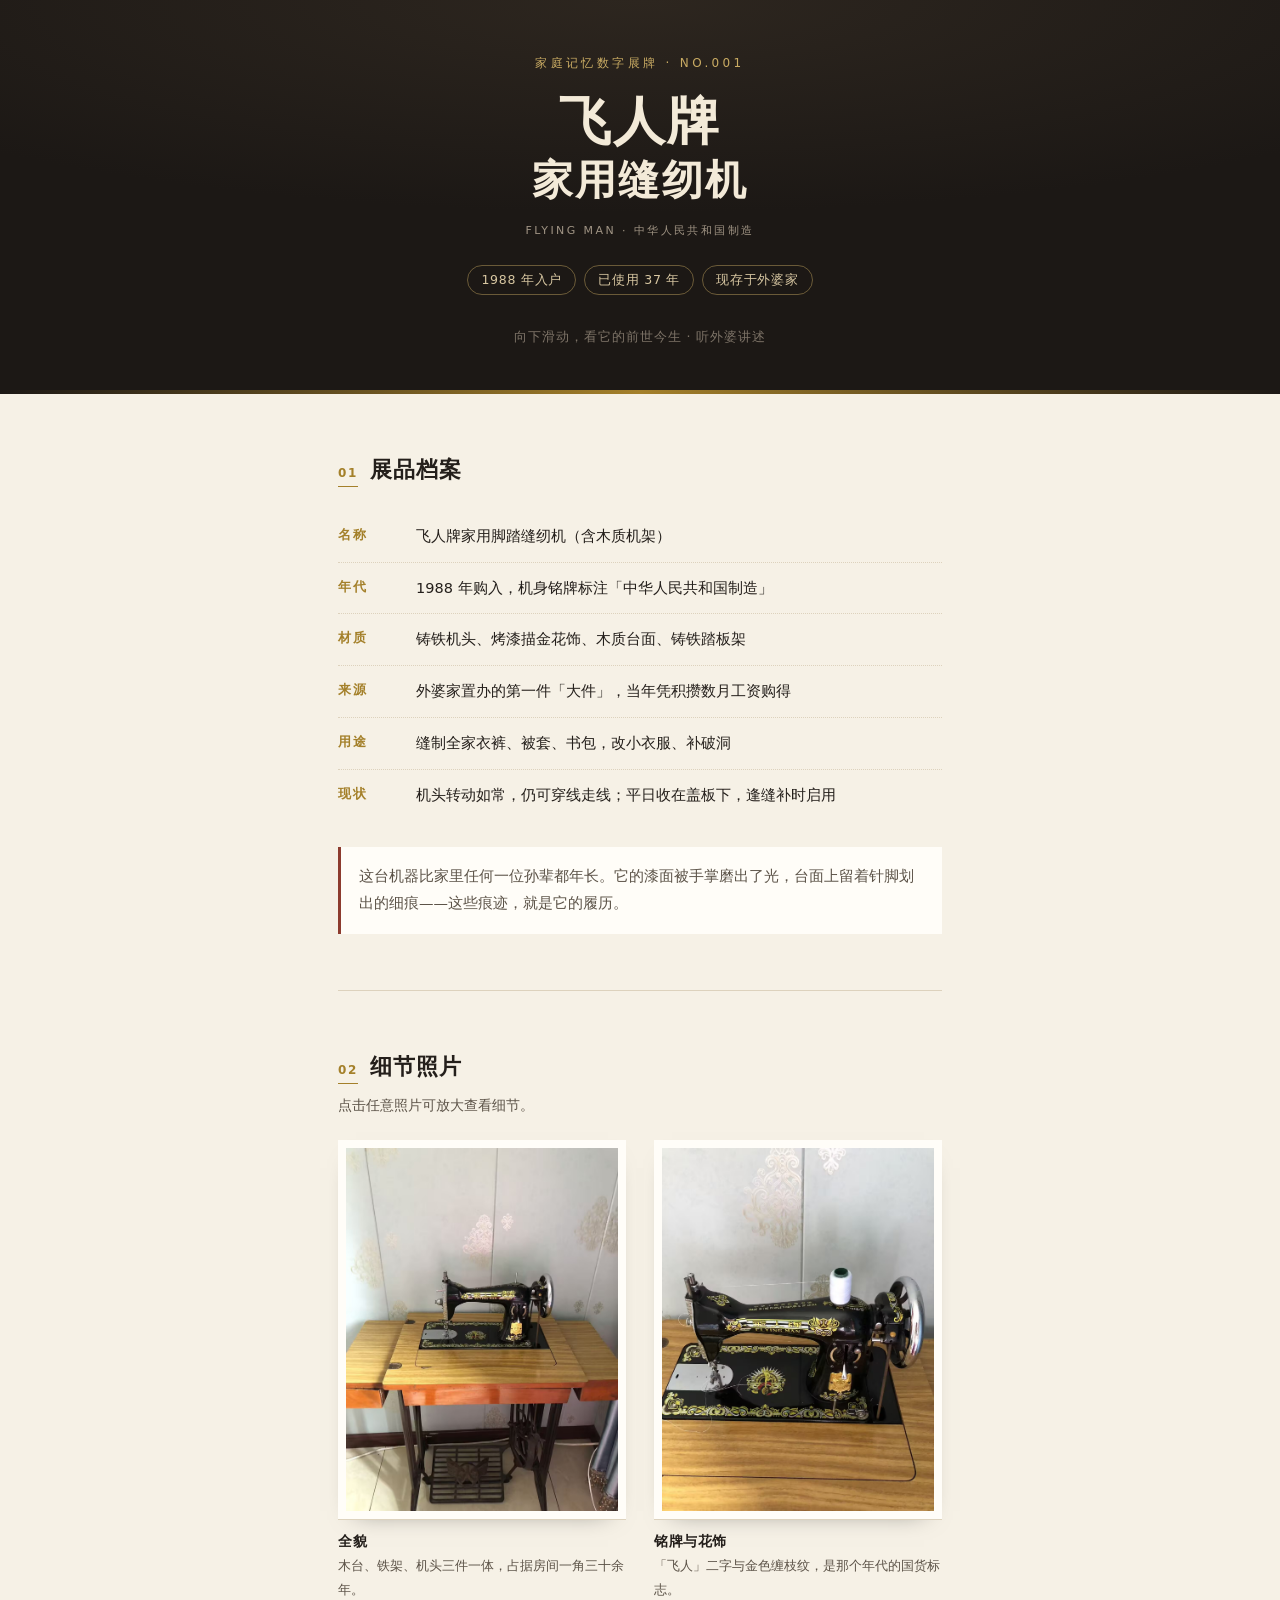
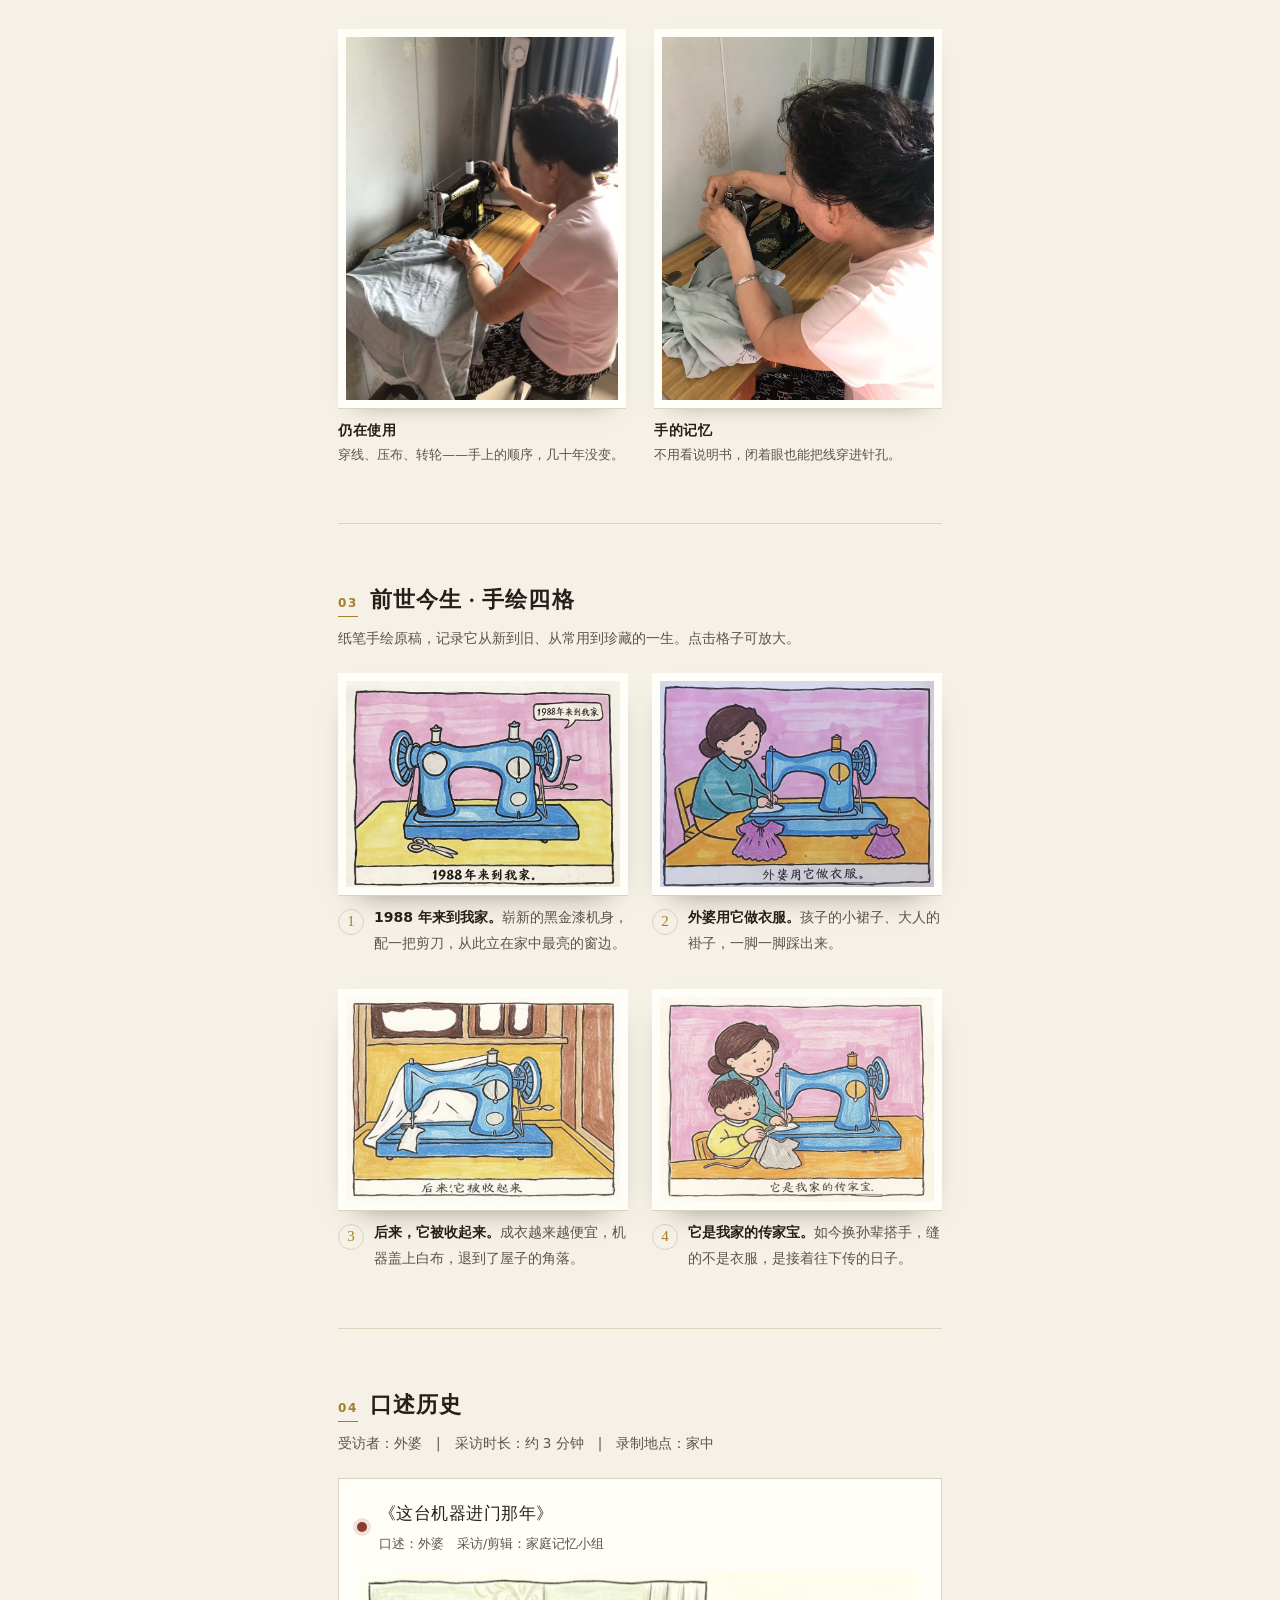
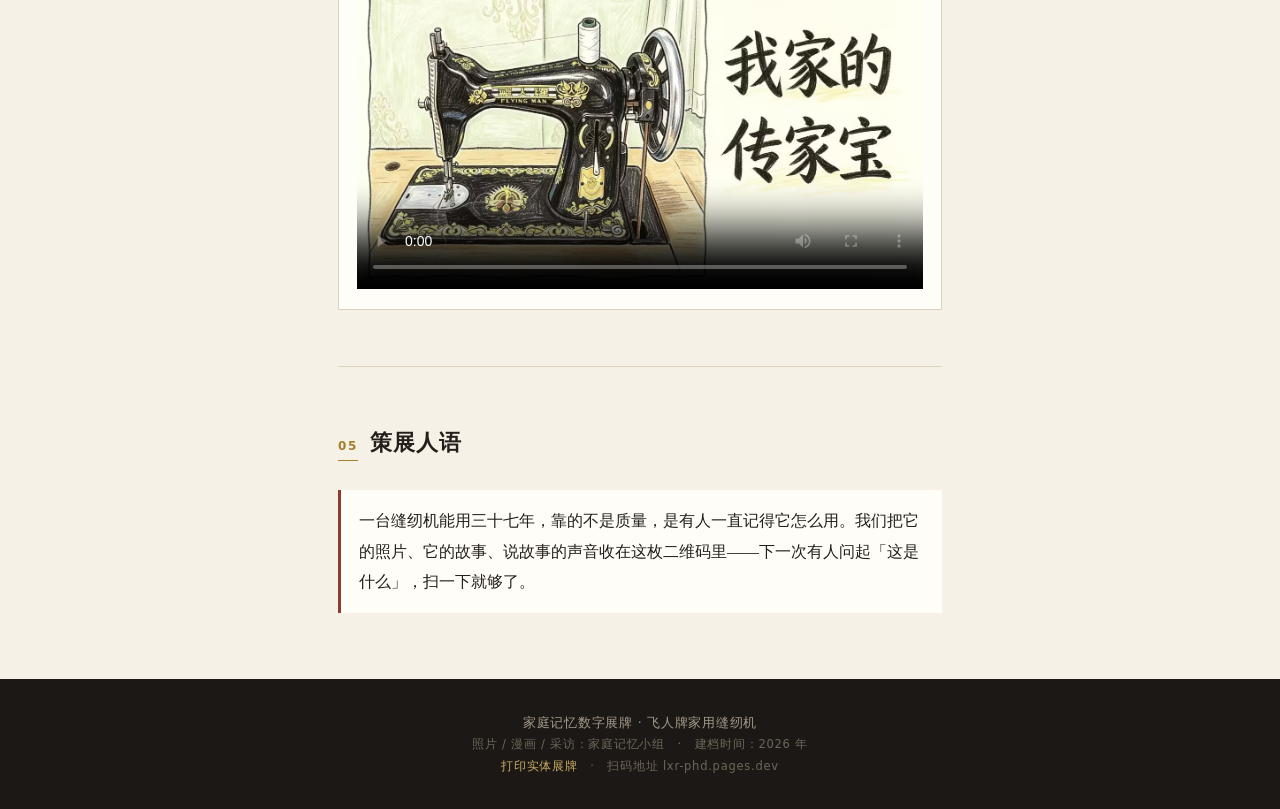
==== commit df23a095: "Update index.html" ====
--- a/index.html
+++ b/index.html
@@ -52,7 +52,7 @@
       <div><dt>名称</dt><dd>飞人牌家用脚踏缝纫机（含木质机架）</dd></div>
       <div><dt>年代</dt><dd>1988 年购入，机身铭牌标注「中华人民共和国制造」</dd></div>
       <div><dt>材质</dt><dd>铸铁机头、烤漆描金花饰、木质台面、铸铁踏板架</dd></div>
-      <div><dt>来源</dt><dd>外婆嫁入后置办的第一件「大件」，当年凭票与积蓄购得</dd></div>
+      <div><dt>来源</dt><dd>外婆家置办的第一件「大件」，当年凭积攒数月工资购得</dd></div>
       <div><dt>用途</dt><dd>缝制全家衣裤、被套、书包，改小衣服、补破洞</dd></div>
       <div><dt>现状</dt><dd>机头转动如常，仍可穿线走线；平日收在盖板下，逢缝补时启用</dd></div>
     </dl>
@@ -98,7 +98,7 @@
     <ol class="comic-strip">
       <li>
         <button class="comic-btn" data-src="assets/img/comic-1.jpg" data-cap="第一格：1988 年来到我家。">
-          <img src="assets/img/comic-1.jpg" alt="漫画第一格：一台蓝漆缝纫机旁放着剪刀，文字写着 1988年来到我家" width="1707" height="1280" loading="lazy">
+          <img src="assets/img/comic-1.jpg" alt="漫画第一格：一台黑金色缝纫机旁放着剪刀，文字写着 1988年来到我家" width="1707" height="1280" loading="lazy">
         </button>
         <p class="comic-cap"><span class="p-no">1</span><span><b>1988 年来到我家。</b>崭新的黑金漆机身，配一把剪刀，从此立在家中最亮的窗边。</span></p>
       </li>
